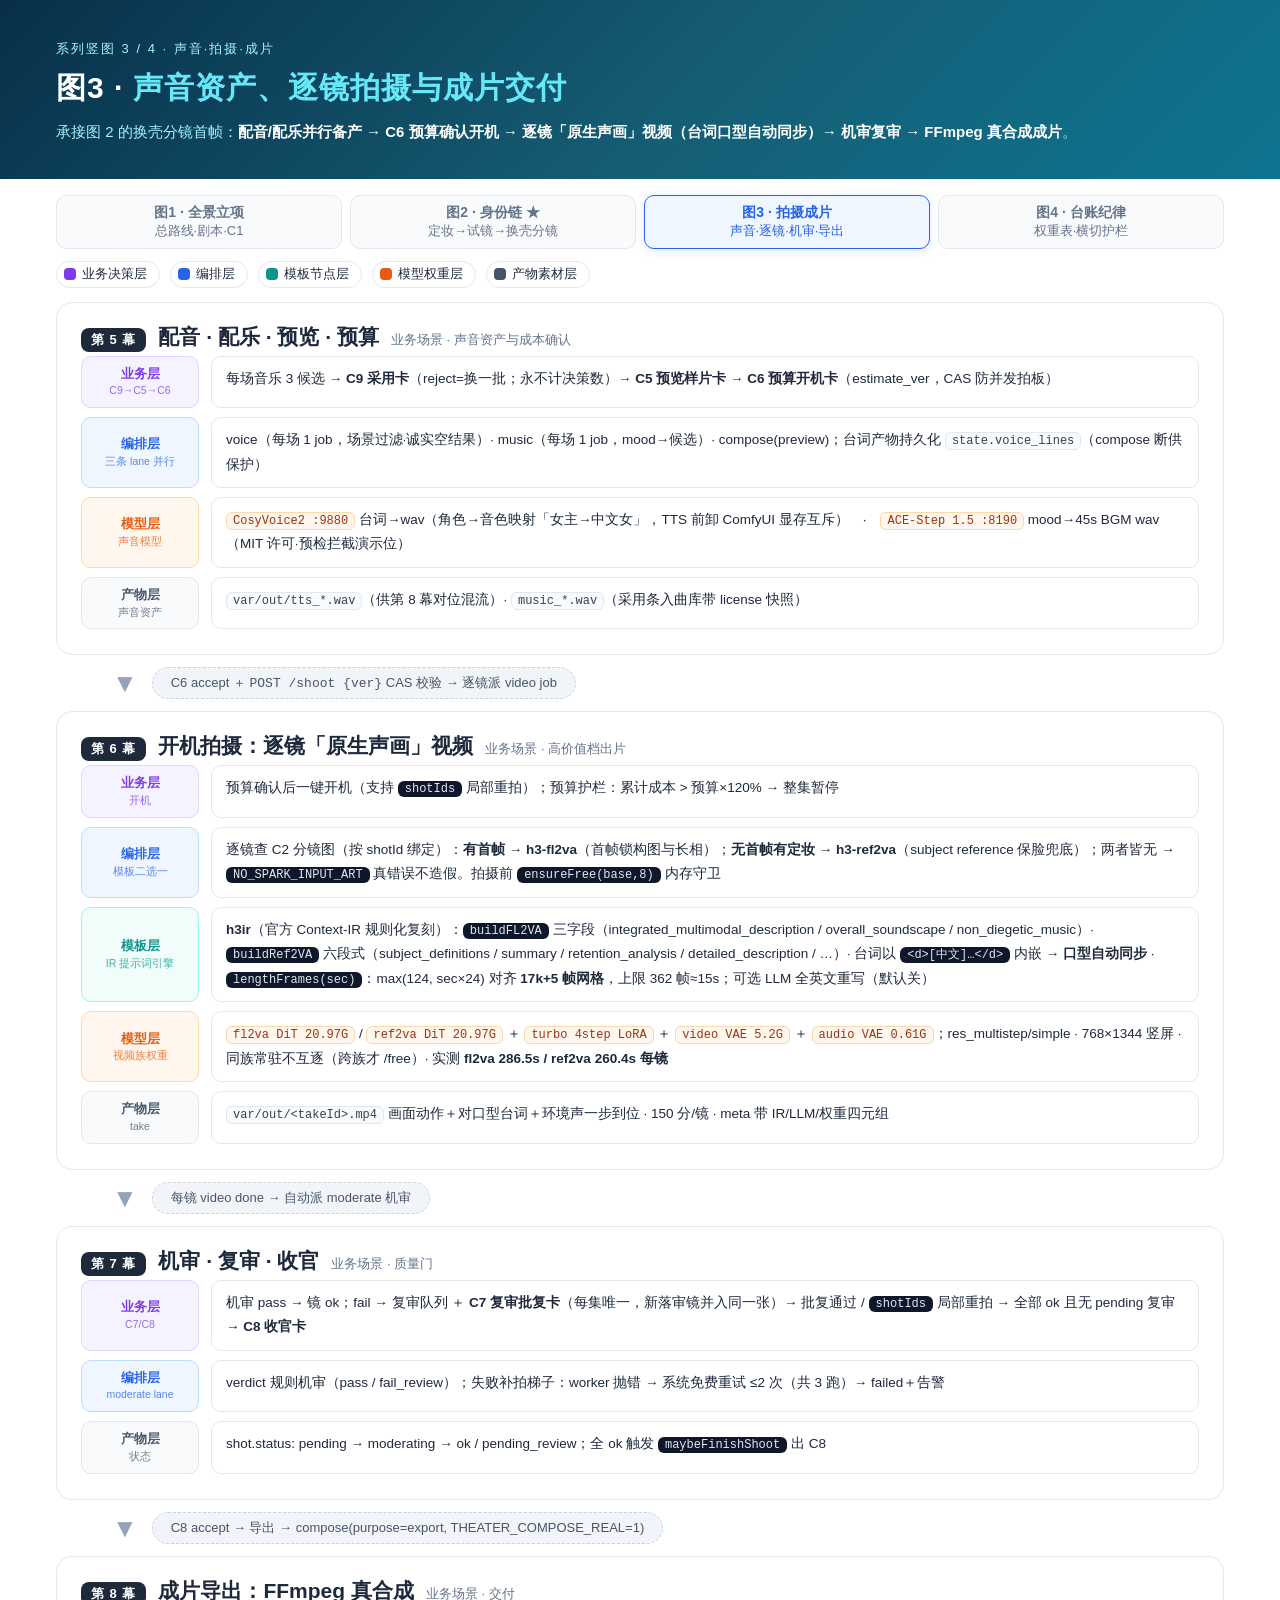
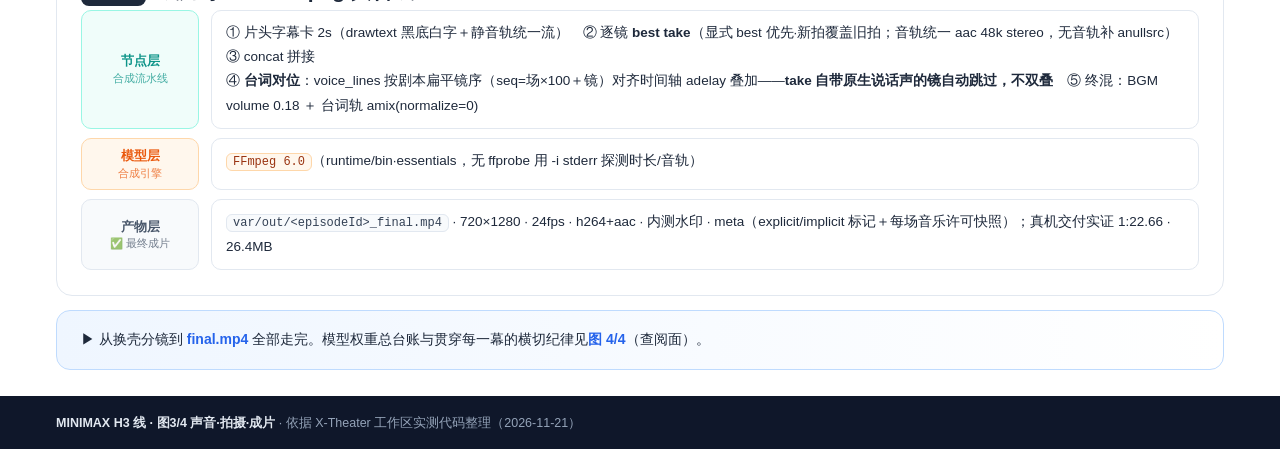
==== docs/h3-diagram-3-production.html @ 90c5f15e "feat(H3): 试妆试镜流程系统化＋批次/时间线 UX＋拍摄链全修复 流程（用户裁决落系统）： - 定妆入口：C2 卡上传/AI 生成初始图（cast_init），确认固化 refImage（人脸" ====
<!DOCTYPE html>
<html lang="zh-CN">
<head>
<meta charset="UTF-8">
<title>图3/4 · MINIMAX H3 线 · 声音·拍摄·成片</title>
<style>
  :root{
    --biz:#7c3aed; --biz-bg:#f5f3ff; --biz-bd:#ddd6fe;
    --orch:#2563eb; --orch-bg:#eff6ff; --orch-bd:#bfdbfe;
    --tmpl:#0d9488; --tmpl-bg:#f0fdfa; --tmpl-bd:#99f6e4;
    --model:#ea580c; --model-bg:#fff7ed; --model-bd:#fed7aa;
    --art:#475569;  --art-bg:#f8fafc;  --art-bd:#e2e8f0;
    --ink:#1e293b; --weak:#64748b; --gold:#b45309;
  }
  *{box-sizing:border-box; margin:0; padding:0;}
  body{font-family:"Microsoft YaHei","PingFang SC","Segoe UI",sans-serif; background:#eef1f6; color:var(--ink); -webkit-font-smoothing:antialiased;}
  .wrap{width:1280px; margin:0 auto; background:#fff; box-shadow:0 0 24px rgba(15,23,42,.12);}
  .head{background:linear-gradient(135deg,#082f49 0%,#155e75 55%,#0e7490 100%); color:#fff; padding:40px 56px 34px;}
  .head .series{font-size:13px; color:#a5f3fc; letter-spacing:2px; margin-bottom:10px;}
  .head h1{font-size:30px; letter-spacing:1px;}
  .head h1 .hl{color:#67e8f9;}
  .head .sub{margin-top:10px; font-size:15px; color:#a5f3fc; line-height:1.7;}
  .head .sub b{color:#fff;}
  .crumbs{display:flex; gap:8px; padding:16px 56px 0;}
  .crumbs .c{flex:1; text-align:center; font-size:13px; padding:8px 6px; border-radius:10px; border:1.5px solid var(--art-bd); color:var(--weak); background:#f8fafc;}
  .crumbs .c b{display:block; font-size:14px;}
  .crumbs .c.on{border-color:var(--orch); color:var(--orch); background:var(--orch-bg); box-shadow:0 2px 10px rgba(37,99,235,.15);}
  .lmini{padding:12px 56px 4px; display:flex; gap:10px; flex-wrap:wrap; align-items:center;}
  .lmini .lg{display:flex; align-items:center; gap:6px; font-size:12.5px; color:var(--ink); border:1.5px solid var(--art-bd); border-radius:999px; padding:4px 12px 4px 7px; background:#fff;}
  .lmini .dot{width:12px; height:12px; border-radius:4px;}
  .acts{padding:10px 56px 8px;}
  .act{border:1.5px solid #e2e8f0; border-radius:16px; background:#fff; padding:20px 24px 16px;}
  .act-title{display:flex; align-items:baseline; gap:12px; margin-bottom:4px;}
  .act-title .no{background:var(--ink); color:#fff; border-radius:8px; padding:3px 10px; font-size:13px; font-weight:700; letter-spacing:1px;}
  .act-title h2{font-size:21px;}
  .act-title .tagline{font-size:13px; color:var(--weak);}
  .act-desc{font-size:13.5px; color:var(--weak); line-height:1.75; margin:4px 0 14px;}
  .act-desc b{color:var(--ink);}
  .layer-row{display:flex; gap:12px; margin-bottom:9px; align-items:stretch;}
  .layer-tag{flex:0 0 118px; display:flex; flex-direction:column; justify-content:center; align-items:center; border-radius:10px; font-size:12.5px; font-weight:700; line-height:1.5; padding:8px 4px;}
  .layer-tag small{font-weight:400; font-size:10.5px; opacity:.75;}
  .t-biz{background:var(--biz-bg); color:var(--biz); border:1.5px solid var(--biz-bd);}
  .t-orch{background:var(--orch-bg); color:var(--orch); border:1.5px solid var(--orch-bd);}
  .t-tmpl{background:var(--tmpl-bg); color:var(--tmpl); border:1.5px solid var(--tmpl-bd);}
  .t-model{background:var(--model-bg); color:var(--model); border:1.5px solid var(--model-bd);}
  .t-art{background:var(--art-bg); color:var(--art); border:1.5px solid var(--art-bd);}
  .layer-body{flex:1; border:1.5px solid var(--art-bd); border-radius:10px; padding:10px 14px; font-size:13.5px; line-height:1.8; background:#fff;}
  .layer-body b{color:var(--ink);}
  .layer-body .code{font-family:Consolas,"Courier New",monospace; font-size:12px; background:#0f172a; color:#e2e8f0; border-radius:6px; padding:1px 7px; white-space:nowrap;}
  .layer-body .api{font-family:Consolas,monospace; font-size:12px; color:#1d4ed8; background:var(--orch-bg); border:1px solid var(--orch-bd); border-radius:6px; padding:1px 7px; white-space:nowrap;}
  .layer-body .w{font-family:Consolas,monospace; font-size:12px; color:#9a3412; background:var(--model-bg); border:1px solid var(--model-bd); border-radius:6px; padding:1px 6px; white-space:nowrap;}
  .layer-body .file{font-family:Consolas,monospace; font-size:12px; color:#334155; background:var(--art-bg); border:1px solid var(--art-bd); border-radius:6px; padding:1px 6px; white-space:nowrap;}
  .layer-body .node{font-family:Consolas,monospace; font-size:12px; color:#0f766e; background:var(--tmpl-bg); border:1px solid var(--tmpl-bd); border-radius:6px; padding:1px 6px; white-space:nowrap;}
  .handoff{display:flex; align-items:center; gap:14px; padding:12px 56px;}
  .handoff .arrow{font-size:26px; color:#94a3b8; line-height:1;}
  .handoff .hl-label{font-size:13px; color:#475569; background:#f1f5f9; border:1px dashed #cbd5e1; border-radius:999px; padding:6px 18px;}
  .handoff .hl-label b{color:var(--gold);}
  .next{margin:6px 56px 26px; background:linear-gradient(90deg,var(--orch-bg),#fff); border:1.5px solid var(--orch-bd); border-radius:14px; padding:16px 24px; font-size:14px; color:var(--ink); line-height:1.8;}
  .next b{color:var(--orch);}
  .foot{background:#0f172a; color:#94a3b8; padding:16px 56px; font-size:12.5px; line-height:1.8;}
  .foot b{color:#e2e8f0;}
</style>
</head>
<body>
<div class="wrap">

  <div class="head">
    <div class="series">系列竖图 3 / 4 · 声音·拍摄·成片</div>
    <h1>图3 · <span class="hl">声音资产、逐镜拍摄与成片交付</span></h1>
    <div class="sub">
      承接图 2 的换壳分镜首帧：<b>配音/配乐并行备产 → C6 预算确认开机 → 逐镜「原生声画」视频（台词口型自动同步）→ 机审复审 → FFmpeg 真合成成片</b>。
    </div>
  </div>

  <div class="crumbs">
    <div class="c"><b>图1 · 全景立项</b>总路线·剧本·C1</div>
    <div class="c"><b>图2 · 身份链 ★</b>定妆→试镜→换壳分镜</div>
    <div class="c on"><b>图3 · 拍摄成片</b>声音·逐镜·机审·导出</div>
    <div class="c"><b>图4 · 台账纪律</b>权重表·横切护栏</div>
  </div>

  <div class="lmini">
    <div class="lg"><span class="dot" style="background:var(--biz)"></span>业务决策层</div>
    <div class="lg"><span class="dot" style="background:var(--orch)"></span>编排层</div>
    <div class="lg"><span class="dot" style="background:var(--tmpl)"></span>模板节点层</div>
    <div class="lg"><span class="dot" style="background:var(--model)"></span>模型权重层</div>
    <div class="lg"><span class="dot" style="background:var(--art)"></span>产物素材层</div>
  </div>

  <div class="acts">

  <div class="act">
    <div class="act-title"><span class="no">第 5 幕</span><h2>配音 · 配乐 · 预览 · 预算</h2><span class="tagline">业务场景 · 声音资产与成本确认</span></div>
    <div class="layer-row"><div class="layer-tag t-biz">业务层<small>C9→C5→C6</small></div>
      <div class="layer-body">每场音乐 3 候选 → <b>C9 采用卡</b>（reject=换一批；永不计决策数）→ <b>C5 预览样片卡</b> → <b>C6 预算开机卡</b>（estimate_ver，CAS 防并发拍板）</div></div>
    <div class="layer-row"><div class="layer-tag t-orch">编排层<small>三条 lane 并行</small></div>
      <div class="layer-body">voice（每场 1 job，场景过滤·诚实空结果）· music（每场 1 job，mood→候选）· compose(preview)；台词产物持久化 <span class="file">state.voice_lines</span>（compose 断供保护）</div></div>
    <div class="layer-row"><div class="layer-tag t-model">模型层<small>声音模型</small></div>
      <div class="layer-body"><span class="w">CosyVoice2 :9880</span> 台词→wav（角色→音色映射「女主→中文女」，TTS 前卸 ComfyUI 显存互斥）　·　<span class="w">ACE-Step 1.5 :8190</span> mood→45s BGM wav（MIT 许可·预检拦截演示位）</div></div>
    <div class="layer-row"><div class="layer-tag t-art">产物层<small>声音资产</small></div>
      <div class="layer-body"><span class="file">var/out/tts_*.wav</span>（供第 8 幕对位混流）· <span class="file">music_*.wav</span>（采用条入曲库带 license 快照）</div></div>
  </div>

  <div class="handoff"><span class="arrow">▼</span><span class="hl-label">C6 accept ＋ <span style="font-family:Consolas,monospace">POST /shoot {ver}</span> CAS 校验 → 逐镜派 video job</span></div>

  <div class="act">
    <div class="act-title"><span class="no">第 6 幕</span><h2>开机拍摄：逐镜「原生声画」视频</h2><span class="tagline">业务场景 · 高价值档出片</span></div>
    <div class="layer-row"><div class="layer-tag t-biz">业务层<small>开机</small></div>
      <div class="layer-body">预算确认后一键开机（支持 <span class="code">shotIds</span> 局部重拍）；预算护栏：累计成本 &gt; 预算×120% → 整集暂停</div></div>
    <div class="layer-row"><div class="layer-tag t-orch">编排层<small>模板二选一</small></div>
      <div class="layer-body">逐镜查 C2 分镜图（按 shotId 绑定）：<b>有首帧 → h3-fl2va</b>（首帧锁构图与长相）；<b>无首帧有定妆 → h3-ref2va</b>（subject reference 保脸兜底）；两者皆无 → <span class="code">NO_SPARK_INPUT_ART</span> 真错误不造假。拍摄前 <span class="code">ensureFree(base,8)</span> 内存守卫</div></div>
    <div class="layer-row"><div class="layer-tag t-tmpl">模板层<small>IR 提示词引擎</small></div>
      <div class="layer-body"><b>h3ir</b>（官方 Context-IR 规则化复刻）：<span class="code">buildFL2VA</span> 三字段（integrated_multimodal_description / overall_soundscape / non_diegetic_music）· <span class="code">buildRef2VA</span> 六段式（subject_definitions / summary / retention_analysis / detailed_description / …）· 台词以 <span class="code">&lt;d&gt;[中文]…&lt;/d&gt;</span> 内嵌 → <b>口型自动同步</b> · <span class="code">lengthFrames(sec)</span>：max(124, sec×24) 对齐 <b>17k+5 帧网格</b>，上限 362 帧≈15s；可选 LLM 全英文重写（默认关）</div></div>
    <div class="layer-row"><div class="layer-tag t-model">模型层<small>视频族权重</small></div>
      <div class="layer-body"><span class="w">fl2va DiT 20.97G</span> / <span class="w">ref2va DiT 20.97G</span> ＋ <span class="w">turbo 4step LoRA</span> ＋ <span class="w">video VAE 5.2G</span> ＋ <span class="w">audio VAE 0.61G</span>；res_multistep/simple · 768×1344 竖屏 · 同族常驻不互逐（跨族才 /free）· 实测 <b>fl2va 286.5s / ref2va 260.4s 每镜</b></div></div>
    <div class="layer-row"><div class="layer-tag t-art">产物层<small>take</small></div>
      <div class="layer-body"><span class="file">var/out/&lt;takeId&gt;.mp4</span> 画面动作＋对口型台词＋环境声一步到位 · 150 分/镜 · meta 带 IR/LLM/权重四元组</div></div>
  </div>

  <div class="handoff"><span class="arrow">▼</span><span class="hl-label">每镜 video done → 自动派 moderate 机审</span></div>

  <div class="act">
    <div class="act-title"><span class="no">第 7 幕</span><h2>机审 · 复审 · 收官</h2><span class="tagline">业务场景 · 质量门</span></div>
    <div class="layer-row"><div class="layer-tag t-biz">业务层<small>C7/C8</small></div>
      <div class="layer-body">机审 pass → 镜 ok；fail → 复审队列 ＋ <b>C7 复审批复卡</b>（每集唯一，新落审镜并入同一张）→ 批复通过 / <span class="code">shotIds</span> 局部重拍 → 全部 ok 且无 pending 复审 → <b>C8 收官卡</b></div></div>
    <div class="layer-row"><div class="layer-tag t-orch">编排层<small>moderate lane</small></div>
      <div class="layer-body">verdict 规则机审（pass / fail_review）；失败补拍梯子：worker 抛错 → 系统免费重试 ≤2 次（共 3 跑）→ failed＋告警</div></div>
    <div class="layer-row"><div class="layer-tag t-art">产物层<small>状态</small></div>
      <div class="layer-body">shot.status: pending → moderating → ok / pending_review；全 ok 触发 <span class="code">maybeFinishShoot</span> 出 C8</div></div>
  </div>

  <div class="handoff"><span class="arrow">▼</span><span class="hl-label">C8 accept → 导出 → compose(purpose=export, THEATER_COMPOSE_REAL=1)</span></div>

  <div class="act">
    <div class="act-title"><span class="no">第 8 幕</span><h2>成片导出：FFmpeg 真合成</h2><span class="tagline">业务场景 · 交付</span></div>
    <div class="layer-row"><div class="layer-tag t-tmpl">节点层<small>合成流水线</small></div>
      <div class="layer-body">
        ① 片头字幕卡 2s（drawtext 黑底白字＋静音轨统一流）　② 逐镜 <b>best take</b>（显式 best 优先·新拍覆盖旧拍；音轨统一 aac 48k stereo，无音轨补 anullsrc）　③ concat 拼接<br>
        ④ <b>台词对位</b>：voice_lines 按剧本扁平镜序（seq=场×100＋镜）对齐时间轴 adelay 叠加——<b>take 自带原生说话声的镜自动跳过，不双叠</b>　⑤ 终混：BGM volume 0.18 ＋ 台词轨 amix(normalize=0)
      </div></div>
    <div class="layer-row"><div class="layer-tag t-model">模型层<small>合成引擎</small></div>
      <div class="layer-body"><span class="w">FFmpeg 6.0</span>（runtime/bin·essentials，无 ffprobe 用 -i stderr 探测时长/音轨）</div></div>
    <div class="layer-row"><div class="layer-tag t-art">产物层<small>✅ 最终成片</small></div>
      <div class="layer-body"><span class="file">var/out/&lt;episodeId&gt;_final.mp4</span> · 720×1280 · 24fps · h264+aac · 内测水印 · meta（explicit/implicit 标记＋每场音乐许可快照）；真机交付实证 1:22.66 · 26.4MB</div></div>
  </div>

  </div>

  <div class="next">
    ▶ 从换壳分镜到 <b>final.mp4</b> 全部走完。模型权重总台账与贯穿每一幕的横切纪律见<b>图 4/4</b>（查阅面）。
  </div>

  <div class="foot"><b>MINIMAX H3 线 · 图3/4 声音·拍摄·成片</b> · 依据 X-Theater 工作区实测代码整理（2026-11-21）</div>

</div>
</body>
</html>
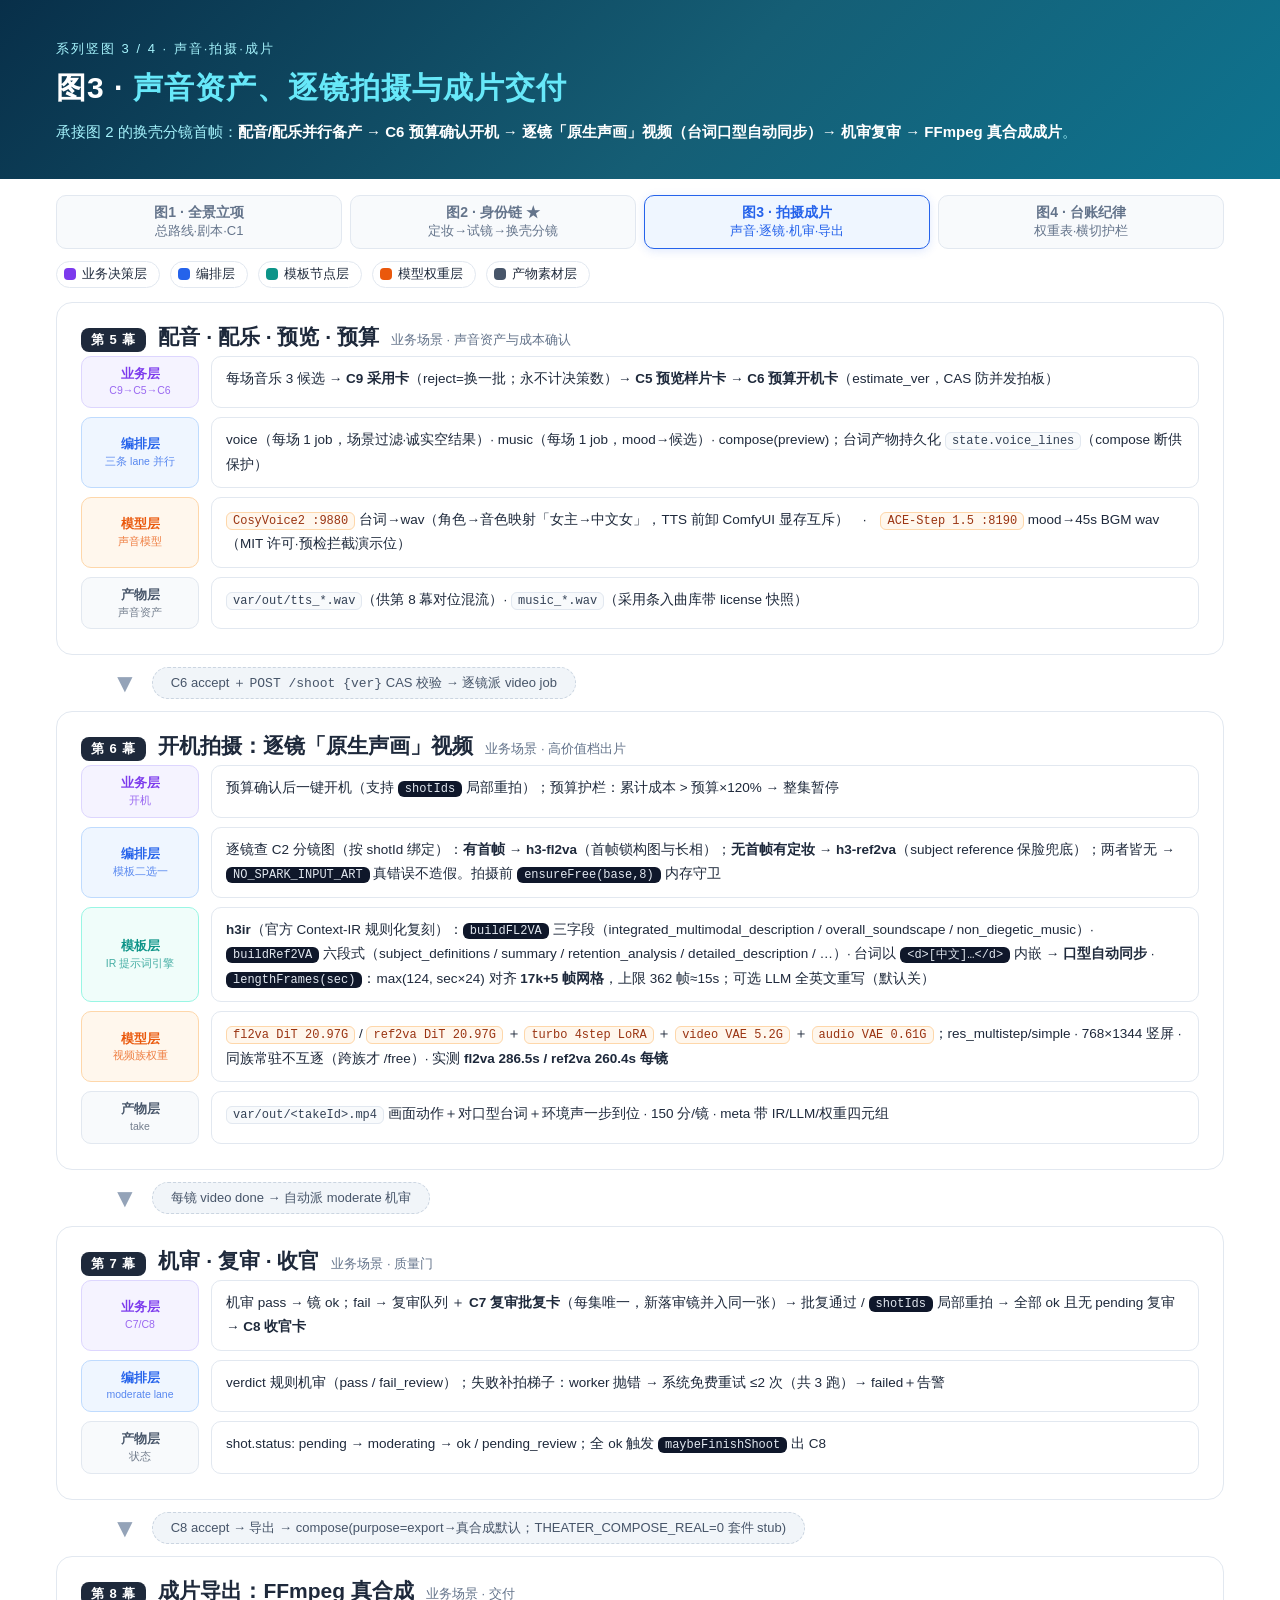
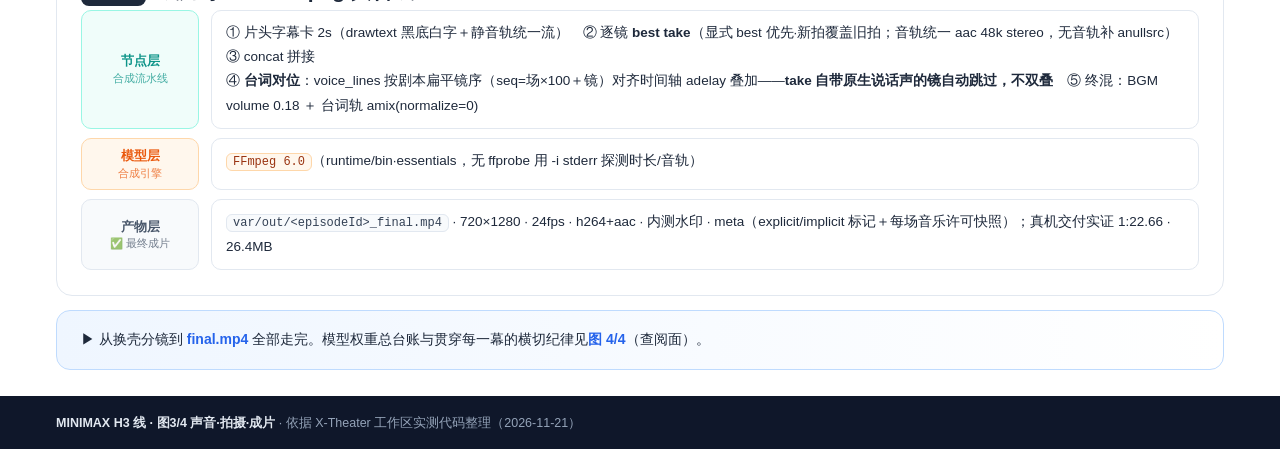
==== commit 442d6fc1: "fix(交付线): 床头情歌真合成出货＋成片存库随时可看——28字节占位出货谎言清零（2026-11-23 用户令「交付了就要存库随时可看」）——①compose.js：导出真合成默认（runtime" ====
--- a/docs/h3-diagram-3-production.html
+++ b/docs/h3-diagram-3-production.html
@@ -129,7 +129,7 @@
       <div class="layer-body">shot.status: pending → moderating → ok / pending_review；全 ok 触发 <span class="code">maybeFinishShoot</span> 出 C8</div></div>
   </div>
 
-  <div class="handoff"><span class="arrow">▼</span><span class="hl-label">C8 accept → 导出 → compose(purpose=export, THEATER_COMPOSE_REAL=1)</span></div>
+  <div class="handoff"><span class="arrow">▼</span><span class="hl-label">C8 accept → 导出 → compose(purpose=export→真合成默认；THEATER_COMPOSE_REAL=0 套件 stub)</span></div>
 
   <div class="act">
     <div class="act-title"><span class="no">第 8 幕</span><h2>成片导出：FFmpeg 真合成</h2><span class="tagline">业务场景 · 交付</span></div>
